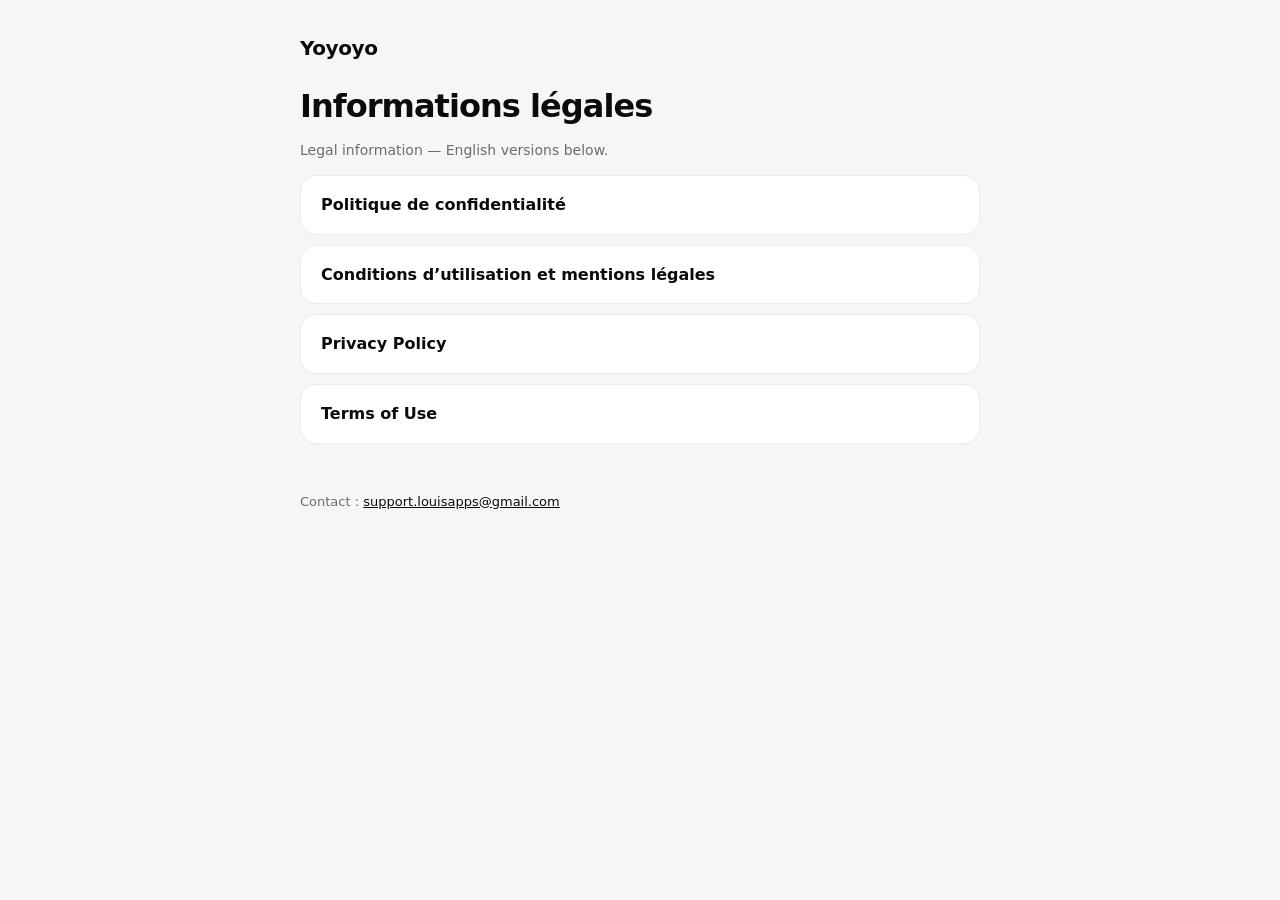
==== index.html @ 82db4a12 "Pages légales de Yoyoyo" ====
<!doctype html>
<html lang="fr">
<head>
<meta charset="utf-8">
<meta name="viewport" content="width=device-width, initial-scale=1">
<title>Yoyoyo — Informations légales</title>
<link rel="stylesheet" href="style.css">
</head>
<body>
<main>
  <header><a class="brand" href="index.html">Yoyoyo</a></header>
  <h1>Informations légales</h1>
  <p class="muted">Legal information — English versions below.</p>
  <div class="links">
    <a href="confidentialite.html">Politique de confidentialité</a>
    <a href="conditions.html">Conditions d’utilisation et mentions légales</a>
    <a href="privacy.html" lang="en">Privacy Policy</a>
    <a href="terms.html" lang="en">Terms of Use</a>
  </div>
  <footer>Contact : <a href="mailto:support.louisapps@gmail.com">support.louisapps@gmail.com</a></footer>
</main>
</body>
</html>
---- style.css ----
:root {
  --bg: #F6F6F7; --surface: #FFFFFF; --text: #0B0B0D; --muted: #6B6B73; --line: rgba(0,0,0,0.08); --accent: #0B0B0D;
  color-scheme: light dark;
}
@media (prefers-color-scheme: dark) {
  :root { --bg: #0A0A0B; --surface: #161618; --text: #F5F5F7; --muted: #8E8E96; --line: rgba(255,255,255,0.08); --accent: #F5F5F7; }
}
* { box-sizing: border-box; }
body {
  margin: 0; background: var(--bg); color: var(--text);
  font: 16px/1.6 -apple-system, BlinkMacSystemFont, "Segoe UI", system-ui, sans-serif; -webkit-font-smoothing: antialiased;
}
main { max-width: 720px; margin: 0 auto; padding: 32px 20px 64px; }
header { display: flex; align-items: center; justify-content: space-between; gap: 12px; margin-bottom: 24px; }
header a.brand { font-weight: 700; font-size: 20px; letter-spacing: -0.02em; color: var(--text); text-decoration: none; }
nav.lang a { color: var(--muted); font-size: 14px; margin-left: 12px; }
h1 { font-size: 32px; line-height: 1.15; letter-spacing: -0.03em; margin: 0 0 8px; }
h2 { font-size: 19px; letter-spacing: -0.01em; margin: 32px 0 8px; }
p, li { color: var(--text); }
.muted { color: var(--muted); font-size: 14px; }
a { color: var(--accent); }
section.card { background: var(--surface); border: 1px solid var(--line); border-radius: 20px; padding: 4px 20px; margin: 16px 0; }
ul { padding-left: 20px; }
table { width: 100%; border-collapse: collapse; font-size: 15px; }
th, td { text-align: left; padding: 10px 8px; border-bottom: 1px solid var(--line); vertical-align: top; }
th { font-weight: 600; }
.links a { display: block; padding: 16px 20px; background: var(--surface); border: 1px solid var(--line); border-radius: 16px;
  margin: 10px 0; text-decoration: none; color: var(--text); font-weight: 600; }
footer { margin-top: 48px; color: var(--muted); font-size: 13px; }
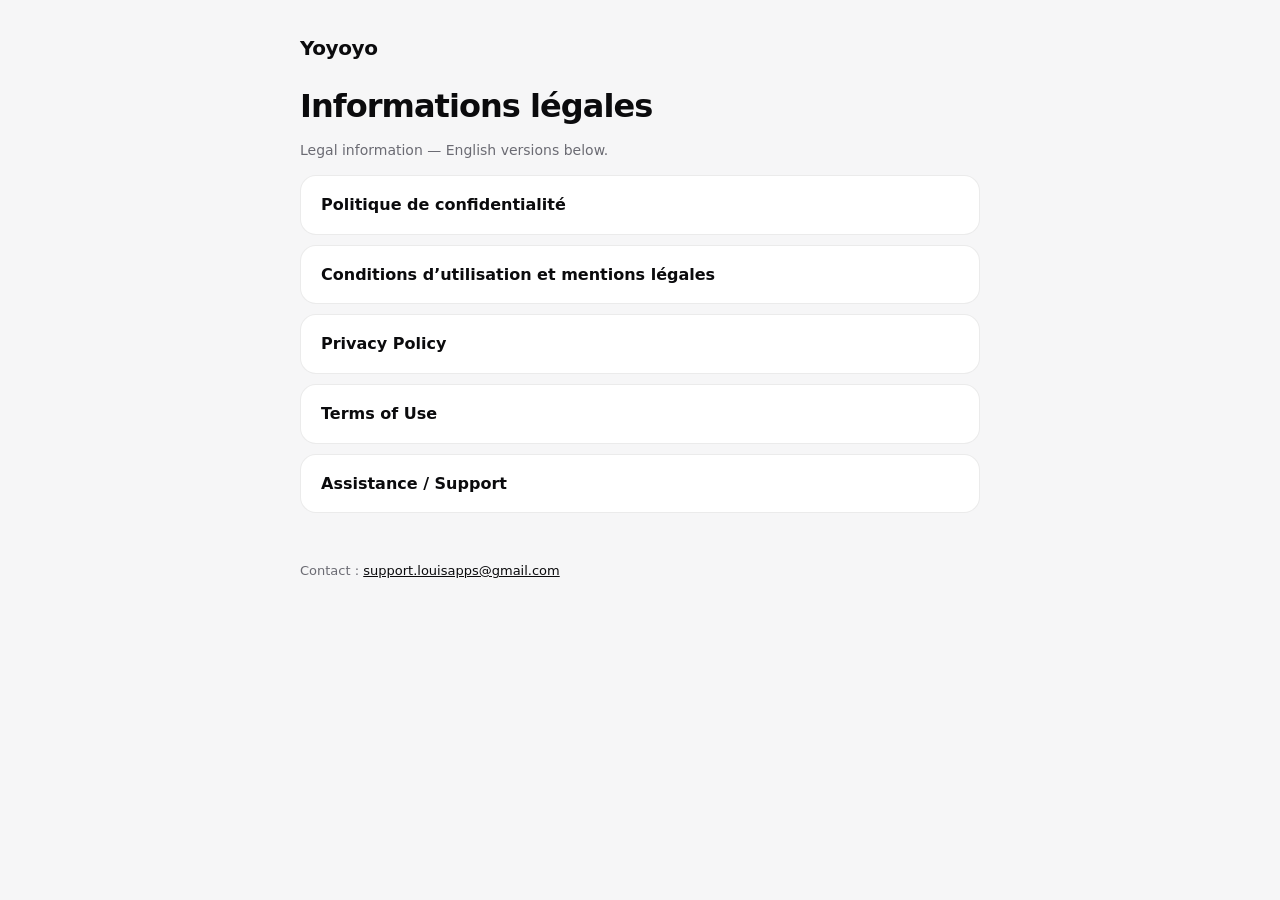
==== commit c149556a: "Page d'assistance" ====
--- a/index.html
+++ b/index.html
@@ -16,6 +16,7 @@
     <a href="conditions.html">Conditions d’utilisation et mentions légales</a>
     <a href="privacy.html" lang="en">Privacy Policy</a>
     <a href="terms.html" lang="en">Terms of Use</a>
+    <a href="support.html">Assistance / Support</a>
   </div>
   <footer>Contact : <a href="mailto:support.louisapps@gmail.com">support.louisapps@gmail.com</a></footer>
 </main>
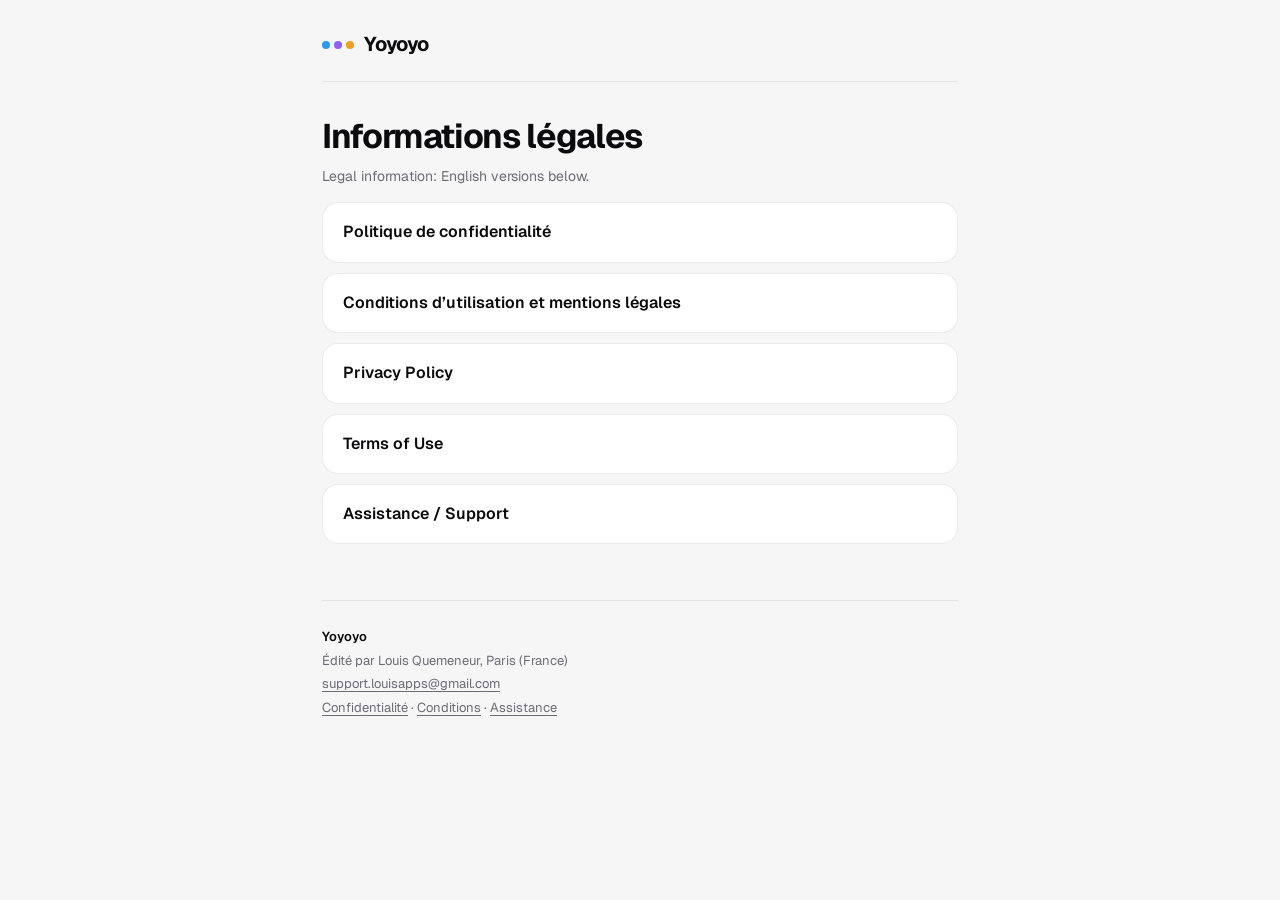
==== commit c3df6854: "Pages légales : nouvelle mise en page, articles numérotés, précision sur l'e-mail de la connexion Ap" ====
--- a/index.html
+++ b/index.html
@@ -3,14 +3,14 @@
 <head>
 <meta charset="utf-8">
 <meta name="viewport" content="width=device-width, initial-scale=1">
-<title>Yoyoyo — Informations légales</title>
+<title>Yoyoyo · Informations légales</title>
 <link rel="stylesheet" href="style.css">
 </head>
 <body>
 <main>
-  <header><a class="brand" href="index.html">Yoyoyo</a></header>
+  <header><a class="brand" href="index.html"><span class="dots" aria-hidden="true"><i></i><i></i><i></i></span>Yoyoyo</a></header>
   <h1>Informations légales</h1>
-  <p class="muted">Legal information — English versions below.</p>
+  <p class="muted">Legal information: English versions below.</p>
   <div class="links">
     <a href="confidentialite.html">Politique de confidentialité</a>
     <a href="conditions.html">Conditions d’utilisation et mentions légales</a>
@@ -18,7 +18,7 @@
     <a href="terms.html" lang="en">Terms of Use</a>
     <a href="support.html">Assistance / Support</a>
   </div>
-  <footer>Contact : <a href="mailto:support.louisapps@gmail.com">support.louisapps@gmail.com</a></footer>
+  <footer><strong>Yoyoyo</strong><br>Édité par Louis Quemeneur, Paris (France)<br><a href="mailto:support.louisapps@gmail.com">support.louisapps@gmail.com</a><br><a href="confidentialite.html">Confidentialité</a> · <a href="conditions.html">Conditions</a> · <a href="support.html">Assistance</a></footer>
 </main>
 </body>
 </html>
--- a/style.css
+++ b/style.css
@@ -1,29 +1,56 @@
+@import url('https://fonts.googleapis.com/css2?family=Geist:wght@400;500;600;700&display=swap');
 :root {
   --bg: #F6F6F7; --surface: #FFFFFF; --text: #0B0B0D; --muted: #6B6B73; --line: rgba(0,0,0,0.08); --accent: #0B0B0D;
+  --carbs: #2E9BEA; --fat: #8F62F5; --protein: #F0A020;
   color-scheme: light dark;
 }
 @media (prefers-color-scheme: dark) {
-  :root { --bg: #0A0A0B; --surface: #161618; --text: #F5F5F7; --muted: #8E8E96; --line: rgba(255,255,255,0.08); --accent: #F5F5F7; }
+  :root { --bg: #0A0A0B; --surface: #161618; --text: #F5F5F7; --muted: #8E8E96; --line: rgba(255,255,255,0.08); --accent: #F5F5F7;
+    --carbs: #6FC3FF; --fat: #B18CFF; --protein: #FFB547; }
 }
 * { box-sizing: border-box; }
 body {
   margin: 0; background: var(--bg); color: var(--text);
-  font: 16px/1.6 -apple-system, BlinkMacSystemFont, "Segoe UI", system-ui, sans-serif; -webkit-font-smoothing: antialiased;
+  font: 16px/1.65 Geist, -apple-system, BlinkMacSystemFont, "Segoe UI", system-ui, sans-serif; -webkit-font-smoothing: antialiased;
 }
-main { max-width: 720px; margin: 0 auto; padding: 32px 20px 64px; }
-header { display: flex; align-items: center; justify-content: space-between; gap: 12px; margin-bottom: 24px; }
-header a.brand { font-weight: 700; font-size: 20px; letter-spacing: -0.02em; color: var(--text); text-decoration: none; }
-nav.lang a { color: var(--muted); font-size: 14px; margin-left: 12px; }
-h1 { font-size: 32px; line-height: 1.15; letter-spacing: -0.03em; margin: 0 0 8px; }
-h2 { font-size: 19px; letter-spacing: -0.01em; margin: 32px 0 8px; }
-p, li { color: var(--text); }
+main { max-width: 680px; margin: 0 auto; padding: 28px 22px 64px; }
+header { display: flex; align-items: center; justify-content: space-between; gap: 12px; padding-bottom: 20px; margin-bottom: 36px;
+  border-bottom: 1px solid var(--line); }
+/* Nom de l'app avec les trois points des macros (glucides, lipides, protéines), comme dans l'app. */
+header a.brand { display: inline-flex; align-items: center; gap: 10px; font-weight: 700; font-size: 20px; letter-spacing: -0.03em;
+  color: var(--text); text-decoration: none; }
+.dots { display: inline-flex; gap: 4px; }
+.dots i { width: 8px; height: 8px; border-radius: 50%; background: var(--carbs); }
+.dots i:nth-child(2) { background: var(--fat); }
+.dots i:nth-child(3) { background: var(--protein); }
+nav.lang a { color: var(--muted); font-size: 14px; font-weight: 500; text-decoration: none; padding: 6px 12px; border: 1px solid var(--line); border-radius: 999px; }
+h1 { font-size: 34px; line-height: 1.1; letter-spacing: -0.04em; margin: 0 0 10px; }
+h2 { font-size: 18px; font-weight: 600; letter-spacing: -0.01em; margin: 40px 0 10px; }
+p, li { color: var(--text); margin-top: 0; }
+p { margin-bottom: 14px; }
+li { margin-bottom: 6px; }
 .muted { color: var(--muted); font-size: 14px; }
-a { color: var(--accent); }
+a { color: var(--accent); text-underline-offset: 3px; }
+ul { padding-left: 20px; margin: 0 0 14px; }
+
+/* Documents légaux : articles numérotés, comme un texte officiel. */
+main.doc { counter-reset: article; }
+main.doc > h2 { counter-increment: article; padding-top: 28px; border-top: 1px solid var(--line); }
+main.doc > h2::before { content: counter(article) ". "; color: var(--muted); font-variant-numeric: tabular-nums; }
+/* Résumé en tête de page : simple filet à gauche, sans carte. */
+section.summary { margin: 28px 0 8px; padding: 2px 0 2px 18px; border-left: 3px solid var(--text); }
+section.summary h2 { margin: 0 0 8px; font-size: 13px; font-weight: 600; letter-spacing: 0.06em; text-transform: uppercase; color: var(--muted); }
+section.summary ul { list-style: none; padding: 0; margin: 0; }
+section.summary li { margin-bottom: 8px; }
 section.card { background: var(--surface); border: 1px solid var(--line); border-radius: 20px; padding: 4px 20px; margin: 16px 0; }
-ul { padding-left: 20px; }
-table { width: 100%; border-collapse: collapse; font-size: 15px; }
-th, td { text-align: left; padding: 10px 8px; border-bottom: 1px solid var(--line); vertical-align: top; }
-th { font-weight: 600; }
+
+.table { overflow-x: auto; }
+table { width: 100%; border-collapse: collapse; font-size: 15px; line-height: 1.5; margin-bottom: 14px; }
+th, td { text-align: left; padding: 12px 10px 12px 0; border-bottom: 1px solid var(--line); vertical-align: top; }
+th { font-size: 13px; font-weight: 600; color: var(--muted); }
+td:first-child { font-weight: 500; }
 .links a { display: block; padding: 16px 20px; background: var(--surface); border: 1px solid var(--line); border-radius: 16px;
   margin: 10px 0; text-decoration: none; color: var(--text); font-weight: 600; }
-footer { margin-top: 48px; color: var(--muted); font-size: 13px; }
+footer { margin-top: 56px; padding-top: 24px; border-top: 1px solid var(--line); color: var(--muted); font-size: 13px; line-height: 1.8; }
+footer strong { color: var(--text); font-weight: 600; }
+footer a { color: var(--muted); }
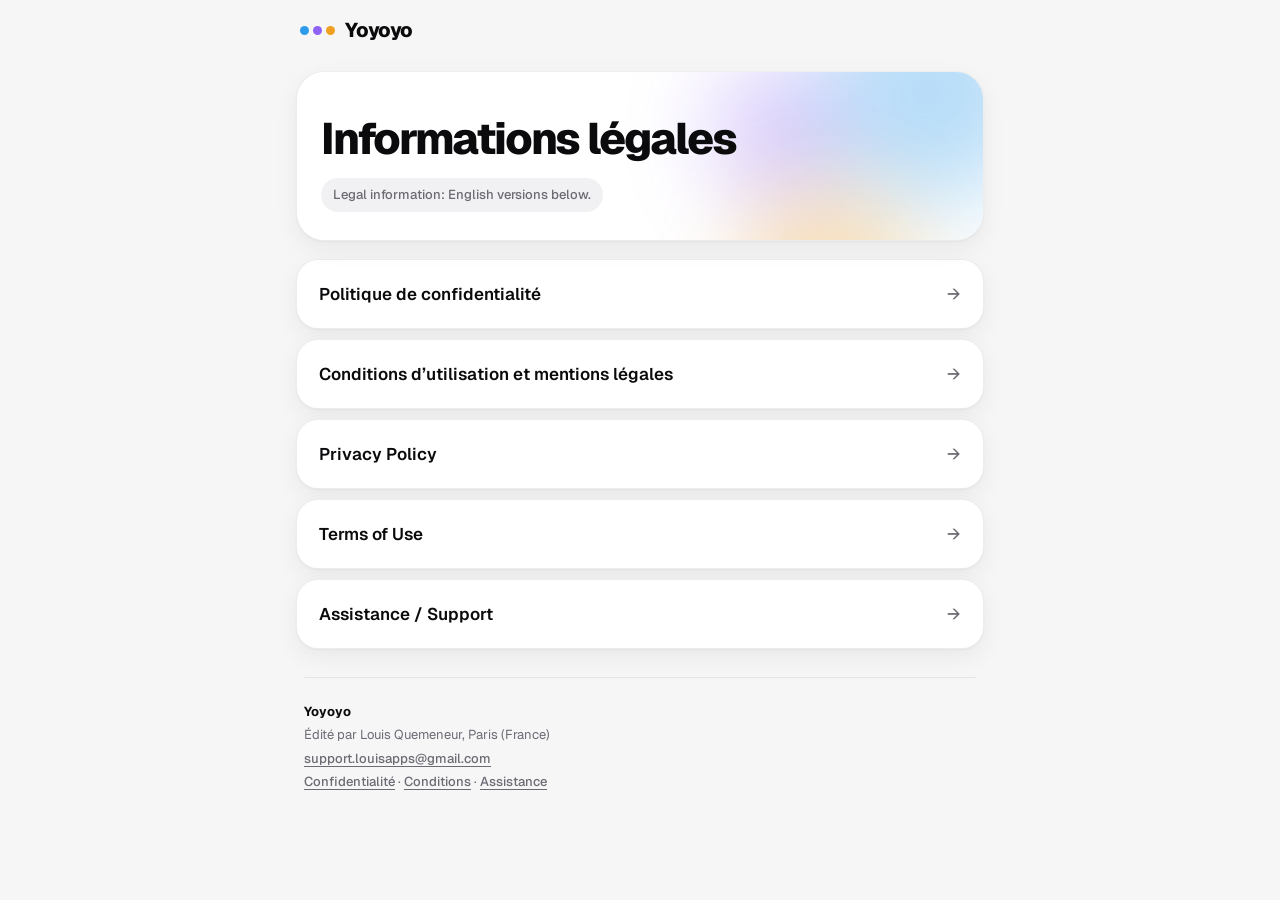
==== commit 605b3a20: "Nouvelle mise en page des pages légales (texte inchangé)" ====
--- a/index.html
+++ b/index.html
@@ -9,8 +9,10 @@
 <body>
 <main>
   <header><a class="brand" href="index.html"><span class="dots" aria-hidden="true"><i></i><i></i><i></i></span>Yoyoyo</a></header>
+  <div class="hero">
   <h1>Informations légales</h1>
-  <p class="muted">Legal information: English versions below.</p>
+  <p class="date">Legal information: English versions below.</p>
+  </div>
   <div class="links">
     <a href="confidentialite.html">Politique de confidentialité</a>
     <a href="conditions.html">Conditions d’utilisation et mentions légales</a>
--- a/style.css
+++ b/style.css
@@ -1,56 +1,98 @@
-@import url('https://fonts.googleapis.com/css2?family=Geist:wght@400;500;600;700&display=swap');
+@import url('https://fonts.googleapis.com/css2?family=Geist:wght@400;500;600;700;800&display=swap');
 :root {
-  --bg: #F6F6F7; --surface: #FFFFFF; --text: #0B0B0D; --muted: #6B6B73; --line: rgba(0,0,0,0.08); --accent: #0B0B0D;
-  --carbs: #2E9BEA; --fat: #8F62F5; --protein: #F0A020;
+  --bg: #F6F6F7; --surface: #FFFFFF; --surface2: #F1F1F3; --text: #0B0B0D; --muted: #6B6B73; --line: rgba(0,0,0,0.07); --accent: #0B0B0D;
+  --carbs: #2E9BEA; --fat: #8F62F5; --protein: #F0A020; --glass: rgba(246,246,247,0.78);
+  --shadow: 0 1px 2px rgba(16,16,20,0.04), 0 8px 24px rgba(16,16,20,0.06);
   color-scheme: light dark;
 }
 @media (prefers-color-scheme: dark) {
-  :root { --bg: #0A0A0B; --surface: #161618; --text: #F5F5F7; --muted: #8E8E96; --line: rgba(255,255,255,0.08); --accent: #F5F5F7;
-    --carbs: #6FC3FF; --fat: #B18CFF; --protein: #FFB547; }
+  :root { --bg: #0A0A0B; --surface: #161618; --surface2: #232327; --text: #F5F5F7; --muted: #8E8E96; --line: rgba(255,255,255,0.07);
+    --accent: #F5F5F7; --carbs: #6FC3FF; --fat: #B18CFF; --protein: #FFB547; --glass: rgba(10,10,11,0.72); --shadow: none; }
 }
 * { box-sizing: border-box; }
+html { scroll-behavior: smooth; }
 body {
   margin: 0; background: var(--bg); color: var(--text);
   font: 16px/1.65 Geist, -apple-system, BlinkMacSystemFont, "Segoe UI", system-ui, sans-serif; -webkit-font-smoothing: antialiased;
 }
-main { max-width: 680px; margin: 0 auto; padding: 28px 22px 64px; }
-header { display: flex; align-items: center; justify-content: space-between; gap: 12px; padding-bottom: 20px; margin-bottom: 36px;
-  border-bottom: 1px solid var(--line); }
+main { max-width: 720px; margin: 0 auto; padding: 0 16px 56px; }
+
+/* Barre du haut : reste visible pendant la lecture, comme une barre d'app. */
+header { position: sticky; top: 0; z-index: 2; display: flex; align-items: center; justify-content: space-between; gap: 12px;
+  margin: 0 -16px; padding: 14px 20px; background: var(--glass); -webkit-backdrop-filter: blur(18px); backdrop-filter: blur(18px); }
 /* Nom de l'app avec les trois points des macros (glucides, lipides, protéines), comme dans l'app. */
-header a.brand { display: inline-flex; align-items: center; gap: 10px; font-weight: 700; font-size: 20px; letter-spacing: -0.03em;
+header a.brand { display: inline-flex; align-items: center; gap: 10px; font-weight: 800; font-size: 20px; letter-spacing: -0.03em;
   color: var(--text); text-decoration: none; }
 .dots { display: inline-flex; gap: 4px; }
-.dots i { width: 8px; height: 8px; border-radius: 50%; background: var(--carbs); }
+.dots i { width: 9px; height: 9px; border-radius: 50%; background: var(--carbs); }
 .dots i:nth-child(2) { background: var(--fat); }
 .dots i:nth-child(3) { background: var(--protein); }
-nav.lang a { color: var(--muted); font-size: 14px; font-weight: 500; text-decoration: none; padding: 6px 12px; border: 1px solid var(--line); border-radius: 999px; }
-h1 { font-size: 34px; line-height: 1.1; letter-spacing: -0.04em; margin: 0 0 10px; }
-h2 { font-size: 18px; font-weight: 600; letter-spacing: -0.01em; margin: 40px 0 10px; }
+nav.lang a { color: var(--text); font-size: 14px; font-weight: 600; text-decoration: none; padding: 8px 14px; background: var(--surface);
+  border: 1px solid var(--line); border-radius: 999px; }
+
+/* Titre de la page : grande carte, halos aux couleurs des trois macros. */
+.hero { position: relative; overflow: hidden; margin: 10px 0 18px; padding: 44px 24px 28px; border-radius: 28px; background: var(--surface);
+  border: 1px solid var(--line); box-shadow: var(--shadow); }
+.hero::before, .hero::after { content: ""; position: absolute; border-radius: 50%; filter: blur(46px); opacity: 0.34; pointer-events: none; }
+.hero::before { width: 220px; height: 220px; right: -60px; top: -90px; background: var(--carbs); box-shadow: -150px 40px 0 -40px var(--fat); }
+.hero::after { width: 170px; height: 170px; right: 70px; bottom: -120px; background: var(--protein); }
+.hero > * { position: relative; }
+h1 { font-size: clamp(32px, 8vw, 44px); font-weight: 800; line-height: 1.05; letter-spacing: -0.045em; margin: 0 0 16px; max-width: 12em; }
+.date { display: inline-block; margin: 0; padding: 6px 12px; border-radius: 999px; background: var(--surface2); color: var(--muted);
+  font-size: 13px; font-weight: 500; }
+
+h2 { font-size: 19px; font-weight: 700; line-height: 1.25; letter-spacing: -0.02em; margin: 0 0 12px; }
 p, li { color: var(--text); margin-top: 0; }
 p { margin-bottom: 14px; }
-li { margin-bottom: 6px; }
 .muted { color: var(--muted); font-size: 14px; }
-a { color: var(--accent); text-underline-offset: 3px; }
-ul { padding-left: 20px; margin: 0 0 14px; }
+a { color: var(--accent); font-weight: 500; text-decoration-color: var(--muted); text-underline-offset: 3px; }
+main > p { padding: 0 8px; }
 
-/* Documents légaux : articles numérotés, comme un texte officiel. */
-main.doc { counter-reset: article; }
-main.doc > h2 { counter-increment: article; padding-top: 28px; border-top: 1px solid var(--line); }
-main.doc > h2::before { content: counter(article) ". "; color: var(--muted); font-variant-numeric: tabular-nums; }
-/* Résumé en tête de page : simple filet à gauche, sans carte. */
-section.summary { margin: 28px 0 8px; padding: 2px 0 2px 18px; border-left: 3px solid var(--text); }
-section.summary h2 { margin: 0 0 8px; font-size: 13px; font-weight: 600; letter-spacing: 0.06em; text-transform: uppercase; color: var(--muted); }
-section.summary ul { list-style: none; padding: 0; margin: 0; }
-section.summary li { margin-bottom: 8px; }
-section.card { background: var(--surface); border: 1px solid var(--line); border-radius: 20px; padding: 4px 20px; margin: 16px 0; }
+/* Listes : un point de couleur par ligne, à tour de rôle glucides, lipides, protéines. */
+ul { list-style: none; padding: 0; margin: 0 0 14px; }
+li { position: relative; padding-left: 20px; margin-bottom: 10px; }
+li::before { content: ""; position: absolute; left: 2px; top: 0.62em; width: 7px; height: 7px; border-radius: 50%; background: var(--carbs); }
+li:nth-child(3n+2)::before { background: var(--fat); }
+li:nth-child(3n)::before { background: var(--protein); }
 
-.table { overflow-x: auto; }
-table { width: 100%; border-collapse: collapse; font-size: 15px; line-height: 1.5; margin-bottom: 14px; }
-th, td { text-align: left; padding: 12px 10px 12px 0; border-bottom: 1px solid var(--line); vertical-align: top; }
-th { font-size: 13px; font-weight: 600; color: var(--muted); }
-td:first-child { font-weight: 500; }
-.links a { display: block; padding: 16px 20px; background: var(--surface); border: 1px solid var(--line); border-radius: 16px;
-  margin: 10px 0; text-decoration: none; color: var(--text); font-weight: 600; }
-footer { margin-top: 56px; padding-top: 24px; border-top: 1px solid var(--line); color: var(--muted); font-size: 13px; line-height: 1.8; }
-footer strong { color: var(--text); font-weight: 600; }
+/* Un article = une carte, avec sa pastille numérotée. */
+main { counter-reset: article; }
+section.article { position: relative; background: var(--surface); border: 1px solid var(--line); border-radius: 24px; padding: 22px 22px 10px;
+  margin: 12px 0; box-shadow: var(--shadow); }
+main.doc section.article { counter-increment: article; padding-left: 68px; }
+main.doc section.article::before { content: counter(article); position: absolute; left: 20px; top: 20px; width: 32px; height: 32px;
+  border-radius: 11px; display: grid; place-items: center; font-size: 15px; font-weight: 700; font-variant-numeric: tabular-nums;
+  color: var(--bg); background: var(--carbs); }
+main.doc section.article:nth-of-type(3n+2)::before { background: var(--fat); }
+main.doc section.article:nth-of-type(3n)::before { background: var(--protein); }
+section.article > :last-child { margin-bottom: 12px; }
+section.article h2 { min-height: 32px; display: flex; align-items: center; }
+
+/* Résumé en tête de page : la carte la plus visible. */
+section.summary { margin: 12px 0; padding: 22px 22px 12px; border-radius: 24px; background: var(--surface2); border: 1px solid var(--line); }
+section.summary h2 { margin: 0 0 14px; font-size: 13px; font-weight: 700; letter-spacing: 0.08em; text-transform: uppercase; color: var(--muted); }
+section.summary li { margin-bottom: 12px; font-weight: 500; }
+section.card { background: var(--surface2); border-radius: 18px; padding: 16px 18px 4px; margin: 14px 0; }
+
+.table { overflow-x: auto; margin: 0 -6px 14px; }
+table { width: 100%; border-collapse: separate; border-spacing: 0; font-size: 15px; line-height: 1.5; }
+th, td { text-align: left; padding: 12px 10px; border-bottom: 1px solid var(--line); vertical-align: top; }
+tr:last-child td { border-bottom: 0; }
+th { font-size: 12px; font-weight: 700; letter-spacing: 0.06em; text-transform: uppercase; color: var(--muted); }
+td:first-child { font-weight: 600; }
+
+/* Page d'accueil : les liens en grandes lignes à flèche. */
+.links { margin-top: 12px; }
+.links a { display: flex; align-items: center; justify-content: space-between; padding: 20px 22px; background: var(--surface);
+  border: 1px solid var(--line); border-radius: 22px; margin: 10px 0; text-decoration: none; color: var(--text); font-weight: 600; font-size: 17px;
+  box-shadow: var(--shadow); }
+.links a::after { content: "→"; color: var(--muted); font-weight: 500; }
+
+footer { margin: 28px 8px 0; padding-top: 22px; border-top: 1px solid var(--line); color: var(--muted); font-size: 13px; line-height: 1.8; }
+footer strong { color: var(--text); font-weight: 700; }
 footer a { color: var(--muted); }
+
+@media (max-width: 420px) {
+  main.doc section.article { padding-left: 22px; padding-top: 66px; }
+  .hero { padding: 36px 20px 24px; }
+}
